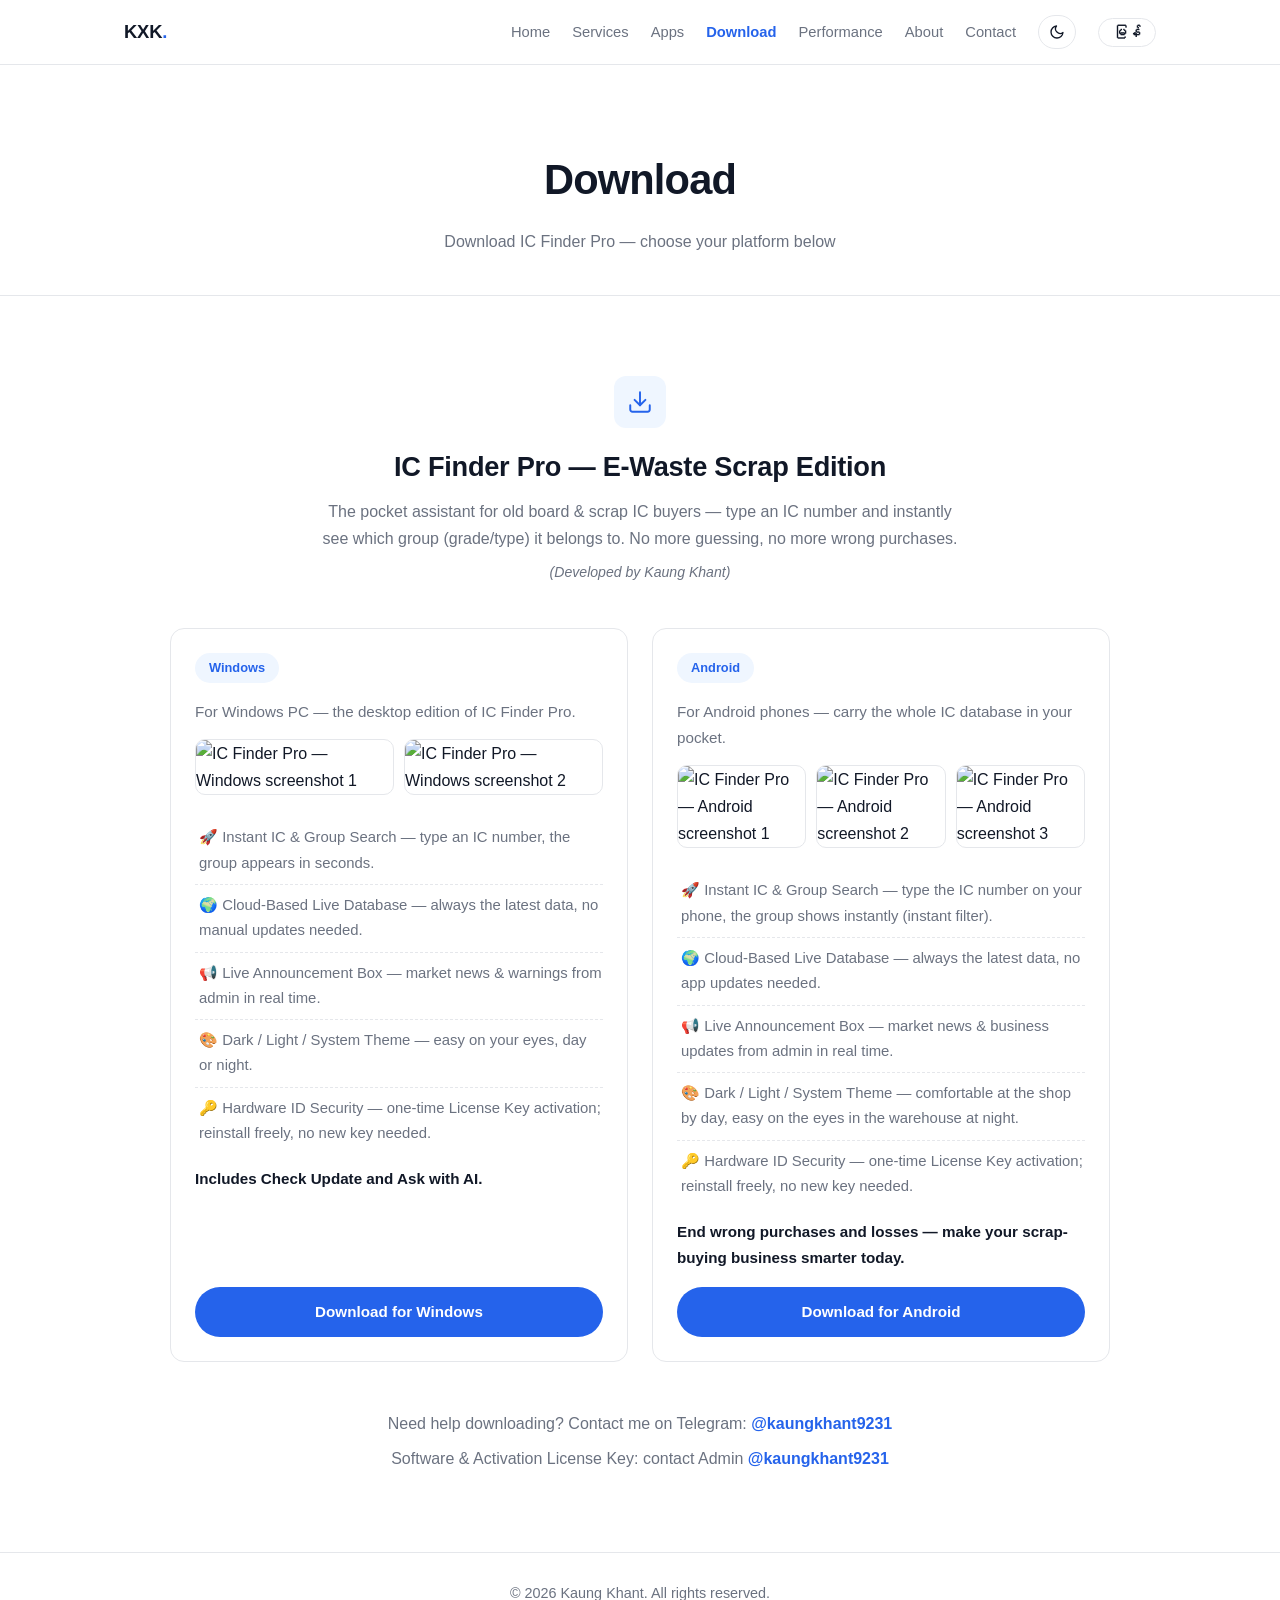
==== download.html @ d9e4acef "Initial commit: KXK personal website (services, apps, download, performance)" ====
<!DOCTYPE html>
<html lang="en">
<head>
<script>try{document.documentElement.setAttribute("data-theme",localStorage.getItem("site-theme")||(matchMedia("(prefers-color-scheme: dark)").matches?"dark":"light"))}catch(e){}</script>
  <meta charset="UTF-8" />
  <meta name="viewport" content="width=device-width, initial-scale=1.0" />
  <meta name="description" content="Download IC Finder Pro (E-Waste Scrap Edition) — Windows and Android — KXK" />
  <title>Download — KXK</title>
  <link rel="stylesheet" href="style.css" />
</head>
<body>

  <header id="siteHeader"></header>

  <main>
    <!-- ================= PAGE HERO ================= -->
    <section class="page-hero">
      <div class="container">
        <h1 data-i18n data-en="Download" data-mm="ဒေါင်းလုဒ်">Download</h1>
        <p data-i18n data-en="Download IC Finder Pro — choose your platform below" data-mm="IC Finder Pro ကို ဒေါင်းလုဒ်လုပ်ပါ — သင့် Platform ကို အောက်မှာ ရွေးပါ">Download IC Finder Pro — choose your platform below</p>
      </div>
    </section>

    <!-- ================= APP INTRO ================= -->
    <section class="section">
      <div class="container">

        <div class="app-intro reveal">
          <div class="card-icon" aria-hidden="true">
            <svg viewBox="0 0 24 24" fill="none" stroke="currentColor" stroke-width="1.8" stroke-linecap="round" stroke-linejoin="round"><path d="M21 15v4a2 2 0 0 1-2 2H5a2 2 0 0 1-2-2v-4"/><polyline points="7 10 12 15 17 10"/><line x1="12" y1="15" x2="12" y2="3"/></svg>
          </div>
          <h2>IC Finder Pro — E-Waste Scrap Edition</h2>
          <!-- ✏️ EDIT: app intro -->
          <p data-i18n data-en="The pocket assistant for old board & scrap IC buyers — type an IC number and instantly see which group (grade/type) it belongs to. No more guessing, no more wrong purchases." data-mm="ဘုတ်အဟောင်း / IC အစုတ် ဝယ်ရောင်းသမားများအတွက် IC အမျိုးအစား ခွဲခြားပေးမယ့် အိတ်ဆောင်လက်ထောက် ဆော့ဖ်ဝဲလ် — IC နံပါတ် ရိုက်ထည့်လိုက်ရုံနဲ့ ဘယ် Group (အဆင့်အတန်း/အမျိုးအစား) ထဲမှာ ပါဝင်လဲဆိုတာကို ချက်ချင်း သိနိုင်မယ်။ ခန့်မှန်းစရာ၊ အမှားဝယ်စရာ မလိုတော့ဘူး။">The pocket assistant for old board & scrap IC buyers — type an IC number and instantly see which group (grade/type) it belongs to. No more guessing, no more wrong purchases.</p>
          <p class="app-credit">(Developed by Kaung Khant)</p>
        </div>

        <div class="platform-grid">

          <!-- ============ WINDOWS ============ -->
          <!-- ✏️ EDIT: Windows card — description & download link (href) -->
          <article class="platform-card reveal">
            <div class="platform-head">
              <span class="platform-badge">Windows</span>
            </div>

            <p class="platform-lead" data-i18n data-en="For Windows PC — the desktop edition of IC Finder Pro." data-mm="Windows PC အတွက် — IC Finder Pro ရဲ့ Desktop ဗားရှင်း။">For Windows PC — the desktop edition of IC Finder Pro.</p>

            <div class="shots">
              <img src="photos/windows/windows-1.jpg" alt="IC Finder Pro — Windows screenshot 1" loading="lazy" />
              <img src="photos/windows/windows-2.jpg" alt="IC Finder Pro — Windows screenshot 2" loading="lazy" />
            </div>

            <ul class="feature-list">
              <li data-i18n data-en="🚀 Instant IC & Group Search — type an IC number, the group appears in seconds." data-mm="🚀 ချက်ချင်း IC & Group ရှာဖွေမှု — IC နံပါတ် ရိုက်ထည့်လိုက်တာနဲ့ Group ကို စက္ကန့်ပိုင်းအတွင်း ပြသပေးမယ်။">🚀 Instant IC & Group Search — type an IC number, the group appears in seconds.</li>
              <li data-i18n data-en="🌍 Cloud-Based Live Database — always the latest data, no manual updates needed." data-mm="🌍 Cloud Live Database — ဒေတာတွေ အမြဲ နောက်ဆုံးပေါ်၊ App update လုပ်စရာ မလို။">🌍 Cloud-Based Live Database — always the latest data, no manual updates needed.</li>
              <li data-i18n data-en="📢 Live Announcement Box — market news & warnings from admin in real time." data-mm="📢 Live Announcement Box — စျေးကွက်သတင်း၊ သတိပေးချက်တွေကို Admin က အချိန်နဲ့တစ်ပြေးညီ တင်ပေးမယ်။">📢 Live Announcement Box — market news & warnings from admin in real time.</li>
              <li data-i18n data-en="🎨 Dark / Light / System Theme — easy on your eyes, day or night." data-mm="🎨 Dark / Light / System Theme — နေ့ရော ညပါ မျက်စိအေးစေမယ့် စနစ်။">🎨 Dark / Light / System Theme — easy on your eyes, day or night.</li>
              <li data-i18n data-en="🔑 Hardware ID Security — one-time License Key activation; reinstall freely, no new key needed." data-mm="🔑 Hardware ID Security — တစ်ခါသုံး License Key နဲ့ တစ်ခါတည်း အသက်သွင်း၊ ဖျက်မိရင်တောင် Key အသစ်မလိုဘဲ ပြန်သုံးနိုင်။">🔑 Hardware ID Security — one-time License Key activation; reinstall freely, no new key needed.</li>
            </ul>

            <p class="platform-note" data-i18n data-en="Includes Check Update and Ask with AI." data-mm="Check Update နဲ့ Ask with AI ပါဝင်ပါတယ်။">Includes Check Update and Ask with AI.</p>

            <a class="btn btn-primary" href="https://drive.google.com/file/d/1jmvDkQ92MSJvBUE_Gvw0ROzXAk8dadb0/view?usp=drivesdk" target="_blank" rel="noopener" data-i18n data-en="Download for Windows" data-mm="Windows အတွက် ဒေါင်းလုဒ်">Download for Windows</a>
          </article>

          <!-- ============ ANDROID ============ -->
          <!-- ✏️ EDIT: Android card — description & download link (href) -->
          <article class="platform-card reveal">
            <div class="platform-head">
              <span class="platform-badge">Android</span>
            </div>

            <p class="platform-lead" data-i18n data-en="For Android phones — carry the whole IC database in your pocket." data-mm="Android ဖုန်းအတွက် — IC Database တစ်ခုလုံးကို အိတ်ကပ်ထဲမှာ ထည့်သွားနိုင်။">For Android phones — carry the whole IC database in your pocket.</p>

            <div class="shots">
              <img src="photos/android/android-1.jpg" alt="IC Finder Pro — Android screenshot 1" loading="lazy" />
              <img src="photos/android/android-2.jpg" alt="IC Finder Pro — Android screenshot 2" loading="lazy" />
              <img src="photos/android/android-3.jpg" alt="IC Finder Pro — Android screenshot 3" loading="lazy" />
            </div>

            <ul class="feature-list">
              <li data-i18n data-en="🚀 Instant IC & Group Search — type the IC number on your phone, the group shows instantly (instant filter)." data-mm="🚀 ချက်ချင်း IC & Group ရှာဖွေမှု — ဖုန်းထဲမှာ IC နံပါတ် ရိုက်ထည့်လိုက်တာနဲ့ Group ကို (Instant Filter) စနစ်နဲ့ ချက်ချင်း ပြသပေးမယ်။">🚀 Instant IC & Group Search — type the IC number on your phone, the group shows instantly (instant filter).</li>
              <li data-i18n data-en="🌍 Cloud-Based Live Database — always the latest data, no app updates needed." data-mm="🌍 Cloud Live Database — ဒေတာတွေ အမြဲ နောက်ဆုံးပေါ်၊ App ကို ခဏခဏ Update လုပ်စရာ မလို။">🌍 Cloud-Based Live Database — always the latest data, no app updates needed.</li>
              <li data-i18n data-en="📢 Live Announcement Box — market news & business updates from admin in real time." data-mm="📢 Live Announcement Box — စျေးကွက်သတင်း၊ လုပ်ငန်းသုံး အချက်အလက်တွေကို Admin က ထိပ်ဆုံး NOTI Box မှာ အချိန်နဲ့တစ်ပြေးညီ တင်ပေးမယ်။">📢 Live Announcement Box — market news & business updates from admin in real time.</li>
              <li data-i18n data-en="🎨 Dark / Light / System Theme — comfortable at the shop by day, easy on the eyes in the warehouse at night." data-mm="🎨 Dark / Light / System Theme — နေ့ဘက် အပြင်မှာ ဖြစ်ဖြစ်၊ ညဘက် ဂိုဒေါင်ထဲမှာ ဖြစ်ဖြစ် မျက်စိမညောင်းအောင် ဒီဇိုင်းထားတယ်။">🎨 Dark / Light / System Theme — comfortable at the shop by day, easy on the eyes in the warehouse at night.</li>
              <li data-i18n data-en="🔑 Hardware ID Security — one-time License Key activation; reinstall freely, no new key needed." data-mm="🔑 Hardware ID Security — တစ်ခါသုံး License Key နဲ့ တစ်ခါတည်း အသက်သွင်းရတဲ့စနစ်၊ ဖျက်မိရင်တောင် Key ထပ်မလိုဘဲ ပြန်သုံးနိုင်။">🔑 Hardware ID Security — one-time License Key activation; reinstall freely, no new key needed.</li>
            </ul>

            <p class="platform-note" data-i18n data-en="End wrong purchases and losses — make your scrap-buying business smarter today." data-mm="အမျိုးအစားမှား ဝယ်မိပြီး အရှုံးပေါ်တဲ့အဖြစ်တွေကို အဆုံးသတ်လိုက်ပါ — သင့် ဝယ်ရောင်းလုပ်ငန်းကို ပိုစမတ်ကျအောင် မြှင့်တင်လိုက်ပါ။">End wrong purchases and losses — make your scrap-buying business smarter today.</p>

            <a class="btn btn-primary" href="https://drive.google.com/file/d/16y4zf3eQ1L7OB-ZcH08uJuZDNQHahXgw/view?usp=drivesdk" target="_blank" rel="noopener" data-i18n data-en="Download for Android" data-mm="Android အတွက် ဒေါင်းလုဒ်">Download for Android</a>
          </article>

        </div>

        <p class="support-note">
          <span data-i18n data-en="Need help downloading? Contact me on Telegram:" data-mm="ဒေါင်းလုဒ် ပြဿနာရှိရင် Telegram မှာ ဆက်သွယ်ပါ:">Need help downloading? Contact me on Telegram:</span>
          <a href="https://t.me/kaungkhant9231" target="_blank" rel="noopener">@kaungkhant9231</a>
        </p>
        <p class="support-note">
          <span data-i18n data-en="Software & Activation License Key: contact Admin" data-mm="ဆော့ဖ်ဝဲလ်နှင့် Activation License Key ရယူရန်: Admin">Software & Activation License Key: contact Admin</span>
          <a href="https://t.me/kaungkhant9231" target="_blank" rel="noopener">@kaungkhant9231</a>
        </p>
      </div>
    </section>
  </main>

  <footer id="siteFooter"></footer>

  <script src="script.js"></script>
</body>
</html>
---- style.css ----
/* =========================================================
   Personal website — Minimal clean style
   Edit the accent color below to change the whole look.
   ========================================================= */

:root {
  --bg: #ffffff;
  --bg-alt: #f8fafc;
  --text: #111827;
  --muted: #6b7280;
  --accent: #2563eb;        /* ✏️ EDIT: main accent color */
  --accent-soft: #eff6ff;
  --border: #e5e7eb;
  --radius: 14px;
  --shadow: 0 10px 30px rgba(17, 24, 39, 0.06);
  --maxw: 1080px;
}

* { margin: 0; padding: 0; box-sizing: border-box; }

html { scroll-behavior: smooth; }

body {
  font-family: -apple-system, BlinkMacSystemFont, "Segoe UI", Roboto,
    "Noto Sans Myanmar", "Helvetica Neue", Arial, sans-serif;
  background: var(--bg);
  color: var(--text);
  line-height: 1.7;
  -webkit-font-smoothing: antialiased;
}

.container { max-width: var(--maxw); margin: 0 auto; padding: 0 24px; }

a { color: inherit; text-decoration: none; }

/* ---------- Header ---------- */
.header {
  position: sticky;
  top: 0;
  z-index: 50;
  background: rgba(255, 255, 255, 0.85);
  backdrop-filter: blur(10px);
  border-bottom: 1px solid var(--border);
}

.nav {
  display: flex;
  align-items: center;
  justify-content: space-between;
  height: 64px;
}

.logo {
  font-size: 1.15rem;
  font-weight: 700;
  letter-spacing: -0.01em;
}

.logo::after {
  content: ".";
  color: var(--accent);
}

.nav-links {
  display: flex;
  align-items: center;
  gap: 28px;
  list-style: none;
}

.nav-links a {
  font-size: 0.95rem;
  color: var(--muted);
  transition: color 0.2s;
}

.nav-links a:hover { color: var(--text); }

.lang-btn {
  padding: 6px 14px;
  border: 1px solid var(--border);
  border-radius: 999px;
  background: var(--bg);
  color: var(--text);
  font-size: 0.85rem;
  font-weight: 600;
  cursor: pointer;
  transition: all 0.2s;
}

.lang-btn:hover {
  border-color: var(--accent);
  color: var(--accent);
}

/* Mobile menu button */
.menu-btn {
  display: none;
  flex-direction: column;
  gap: 5px;
  background: none;
  border: none;
  cursor: pointer;
  padding: 6px;
}

.menu-btn span {
  width: 22px;
  height: 2px;
  background: var(--text);
  border-radius: 2px;
  transition: transform 0.25s, opacity 0.25s;
}

/* ---------- Hero ---------- */
.hero {
  padding: 96px 0 80px;
  text-align: center;
}

.avatar {
  width: 88px;
  height: 88px;
  margin: 0 auto 24px;
  border-radius: 50%;
  background: var(--accent-soft);
  color: var(--accent);
  font-size: 1.9rem;
  font-weight: 700;
  display: flex;
  align-items: center;
  justify-content: center;
  border: 2px solid var(--accent);
}

.hero-title {
  font-size: clamp(2rem, 5vw, 3.2rem);
  font-weight: 800;
  letter-spacing: -0.02em;
  line-height: 1.2;
}

.hero-title .accent { color: var(--accent); }

.hero-sub {
  margin: 18px auto 32px;
  max-width: 560px;
  color: var(--muted);
  font-size: 1.1rem;
}

.hero-actions {
  display: flex;
  gap: 14px;
  justify-content: center;
  flex-wrap: wrap;
}

.btn {
  display: inline-block;
  padding: 12px 28px;
  border-radius: 999px;
  font-weight: 600;
  font-size: 0.95rem;
  transition: all 0.2s;
}

.btn-primary {
  background: var(--accent);
  color: #fff;
}

.btn-primary:hover { opacity: 0.88; transform: translateY(-1px); }

.btn-outline {
  border: 1.5px solid var(--border);
  color: var(--text);
}

.btn-outline:hover { border-color: var(--accent); color: var(--accent); }

/* ---------- Sections ---------- */
.section { padding: 80px 0; }

.section-alt { background: var(--bg-alt); }

.section-title {
  font-size: clamp(1.6rem, 3.5vw, 2.2rem);
  font-weight: 800;
  text-align: center;
  letter-spacing: -0.01em;
}

.section-sub {
  text-align: center;
  color: var(--muted);
  margin: 10px 0 48px;
}

/* ---------- Service cards ---------- */
.cards {
  display: grid;
  grid-template-columns: repeat(auto-fit, minmax(260px, 1fr));
  gap: 24px;
}

.card {
  background: var(--bg);
  border: 1px solid var(--border);
  border-radius: var(--radius);
  padding: 32px 26px;
  transition: transform 0.2s, box-shadow 0.2s, border-color 0.2s;
}

.card:hover {
  transform: translateY(-4px);
  box-shadow: var(--shadow);
  border-color: var(--accent);
}

.card-icon {
  width: 52px;
  height: 52px;
  border-radius: 12px;
  background: var(--accent-soft);
  color: var(--accent);
  display: flex;
  align-items: center;
  justify-content: center;
  margin-bottom: 18px;
}

.card-icon svg { width: 26px; height: 26px; }

.card h3 { font-size: 1.15rem; margin-bottom: 8px; }

.card p { color: var(--muted); font-size: 0.95rem; }

/* ---------- About ---------- */
.about-text {
  max-width: 640px;
  margin: 0 auto;
  text-align: center;
  color: var(--muted);
  font-size: 1.05rem;
}

/* ---------- Contact ---------- */
.contact-grid {
  display: grid;
  grid-template-columns: repeat(auto-fit, minmax(240px, 1fr));
  gap: 20px;
  max-width: 860px;
  margin: 0 auto;
}

.contact-item {
  display: flex;
  align-items: center;
  gap: 16px;
  padding: 20px 22px;
  border: 1px solid var(--border);
  border-radius: var(--radius);
  transition: border-color 0.2s, box-shadow 0.2s;
}

.contact-item:hover {
  border-color: var(--accent);
  box-shadow: var(--shadow);
}

.contact-icon {
  width: 44px;
  height: 44px;
  flex-shrink: 0;
  border-radius: 10px;
  background: var(--accent-soft);
  color: var(--accent);
  display: flex;
  align-items: center;
  justify-content: center;
}

.contact-icon svg { width: 22px; height: 22px; }

.contact-item strong { display: block; font-size: 0.95rem; }

.contact-item small { color: var(--muted); }

/* ---------- Footer ---------- */
.footer {
  border-top: 1px solid var(--border);
  padding: 28px 0;
  text-align: center;
  color: var(--muted);
  font-size: 0.9rem;
}

/* ---------- Scroll reveal ---------- */
.reveal {
  opacity: 0;
  transform: translateY(18px);
  transition: opacity 0.6s ease, transform 0.6s ease;
}

.reveal.visible { opacity: 1; transform: translateY(0); }

/* ---------- Responsive ---------- */
@media (max-width: 720px) {
  .hero { padding: 64px 0 56px; }
  .section { padding: 56px 0; }

  .menu-btn { display: flex; }

  .nav-links {
    position: fixed;
    top: 64px;
    left: 0;
    right: 0;
    flex-direction: column;
    gap: 0;
    background: var(--bg);
    border-bottom: 1px solid var(--border);
    padding: 8px 24px 20px;
    transform: translateY(-120%);
    transition: transform 0.3s ease;
    box-shadow: 0 20px 30px rgba(17, 24, 39, 0.08);
  }

  .nav-links.open { transform: translateY(0); }

  .nav-links li { width: 100%; }

  .nav-links a { display: block; padding: 12px 0; font-size: 1.05rem; }

  .nav-links .lang-btn { margin-top: 8px; width: 100%; }
}

/* =========================================================
   Additions: page-hero, apps, download, performance
   ========================================================= */

/* ---------- Inner page hero ---------- */
.page-hero {
  padding: 80px 0 40px;
  text-align: center;
  border-bottom: 1px solid var(--border);
}

.page-hero h1 {
  font-size: clamp(1.8rem, 4vw, 2.6rem);
  font-weight: 800;
  letter-spacing: -0.02em;
}

.page-hero p {
  margin: 12px auto 0;
  max-width: 560px;
  color: var(--muted);
}

/* ---------- Active nav link ---------- */
.nav-links a.active {
  color: var(--accent);
  font-weight: 600;
}

/* ---------- App download buttons inside cards ---------- */
.app-links {
  display: flex;
  gap: 12px;
  flex-wrap: wrap;
  margin-top: 20px;
}

.card .btn {
  padding: 10px 22px;
  font-size: 0.9rem;
}

/* ---------- Performance stats ---------- */
.stats {
  display: grid;
  grid-template-columns: repeat(auto-fit, minmax(200px, 1fr));
  gap: 24px;
  max-width: 860px;
  margin: 0 auto;
}

.stat {
  background: var(--bg);
  border: 1px solid var(--border);
  border-radius: var(--radius);
  padding: 40px 24px;
  text-align: center;
  transition: border-color 0.2s, box-shadow 0.2s;
}

.stat:hover {
  border-color: var(--accent);
  box-shadow: var(--shadow);
}

.stat-value {
  font-size: 2.4rem;
  font-weight: 800;
  color: var(--accent);
  letter-spacing: -0.02em;
}

.stat-label {
  margin-top: 8px;
  color: var(--muted);
}

/* ---------- Support note (download / performance pages) ---------- */
.support-note {
  margin-top: 48px;
  text-align: center;
  color: var(--muted);
}

.support-note a {
  color: var(--accent);
  font-weight: 600;
}

.support-note a:hover { text-decoration: underline; }

/* ---------- Preview notice (shown if opened without a local server) ---------- */
.preview-note {
  padding: 12px 24px;
  text-align: center;
  color: var(--muted);
  font-size: 0.9rem;
  background: #fffbeb;
  border-bottom: 1px solid var(--border);
}

@media (max-width: 720px) {
  .page-hero { padding: 56px 0 32px; }
  .stat { padding: 28px 20px; }
}

/* =========================================================
   Additions: dark mode, service lists, quick links, theme btn
   ========================================================= */

/* ---------- Dark mode ---------- */
html[data-theme="dark"] {
  --bg: #0f172a;
  --bg-alt: #1e293b;
  --text: #e2e8f0;
  --muted: #94a3b8;
  --accent: #3b82f6;
  --accent-soft: rgba(59, 130, 246, 0.15);
  --border: #334155;
  --shadow: 0 10px 30px rgba(0, 0, 0, 0.4);
}

html[data-theme="dark"] .header {
  background: rgba(15, 23, 42, 0.85);
}

html[data-theme="dark"] .preview-note {
  background: #1e293b;
}

html[data-theme="dark"] .card,
html[data-theme="dark"] .stat,
html[data-theme="dark"] .contact-item {
  background: var(--bg);
}

/* Smooth theme switch */
body { transition: background-color 0.25s ease, color 0.25s ease; }

/* ---------- Theme toggle button ---------- */
.theme-btn {
  padding: 8px 10px;
  display: inline-flex;
  align-items: center;
  justify-content: center;
}

.theme-btn svg { width: 16px; height: 16px; }

/* ---------- Nav: fit more links ---------- */
.nav-links { gap: 22px; }
.nav-links a { font-size: 0.92rem; }

/* ---------- Service list (services page) ---------- */
.service-list { margin-top: 4px; }

.service-sub {
  display: flex;
  align-items: center;
  gap: 8px;
  font-size: 0.9rem;
  font-weight: 700;
  margin: 16px 0 2px;
}

.service-sub::before {
  content: "";
  width: 6px;
  height: 6px;
  border-radius: 50%;
  background: var(--accent);
  flex-shrink: 0;
}

.service-list ul { list-style: none; }

.service-list li {
  position: relative;
  padding: 6px 0 6px 16px;
  color: var(--muted);
  font-size: 0.95rem;
}

.service-list li::before {
  content: "›";
  position: absolute;
  left: 0;
  color: var(--accent);
  font-weight: 700;
}

/* ---------- Quick links (home page) ---------- */
.quick-link {
  display: inline-block;
  margin-top: 14px;
  color: var(--accent);
  font-weight: 600;
  font-size: 0.92rem;
}

a.card:hover .quick-link { text-decoration: underline; }

/* =========================================================
   Additions: download page (app intro + platform cards)
   ========================================================= */

.app-intro {
  max-width: 640px;
  margin: 0 auto 44px;
  text-align: center;
}

.app-intro .card-icon { margin: 0 auto 16px; }

.app-intro h2 { font-size: 1.7rem; font-weight: 800; letter-spacing: -0.01em; }

.app-intro p { margin-top: 8px; color: var(--muted); }

.platform-grid {
  display: grid;
  grid-template-columns: repeat(auto-fit, minmax(300px, 1fr));
  gap: 24px;
  max-width: 940px;
  margin: 0 auto;
}

.platform-card {
  background: var(--bg);
  border: 1px solid var(--border);
  border-radius: var(--radius);
  padding: 24px;
  display: flex;
  flex-direction: column;
  transition: border-color 0.2s, box-shadow 0.2s;
}

.platform-card:hover {
  border-color: var(--accent);
  box-shadow: var(--shadow);
}

.platform-head { margin-bottom: 4px; }

.platform-badge {
  display: inline-block;
  padding: 4px 14px;
  border-radius: 999px;
  font-size: 0.8rem;
  font-weight: 700;
  background: var(--accent-soft);
  color: var(--accent);
}

.shots {
  display: grid;
  grid-template-columns: repeat(auto-fit, minmax(120px, 1fr));
  gap: 10px;
  margin: 14px 0 18px;
}

.shots img {
  width: 100%;
  border-radius: 10px;
  border: 1px solid var(--border);
  display: block;
  object-fit: cover;
}

.platform-card .btn {
  width: 100%;
  text-align: center;
  margin-top: auto;
}

/* =========================================================
   Additions: download page — app credit, feature lists
   ========================================================= */

.app-credit {
  margin-top: 10px;
  font-size: 0.88rem;
  color: var(--muted);
  font-style: italic;
}

.platform-lead {
  margin: 12px 0 0;
  color: var(--muted);
  font-size: 0.95rem;
}

.feature-list {
  list-style: none;
  margin: 4px 0 12px;
}

.feature-list li {
  position: relative;
  padding: 8px 0 8px 4px;
  color: var(--muted);
  font-size: 0.93rem;
  border-bottom: 1px dashed var(--border);
}

.feature-list li:last-child { border-bottom: none; }

.platform-note {
  margin: 0 0 16px;
  font-size: 0.95rem;
  font-weight: 600;
  color: var(--text);
}

.support-note + .support-note { margin-top: 8px; }
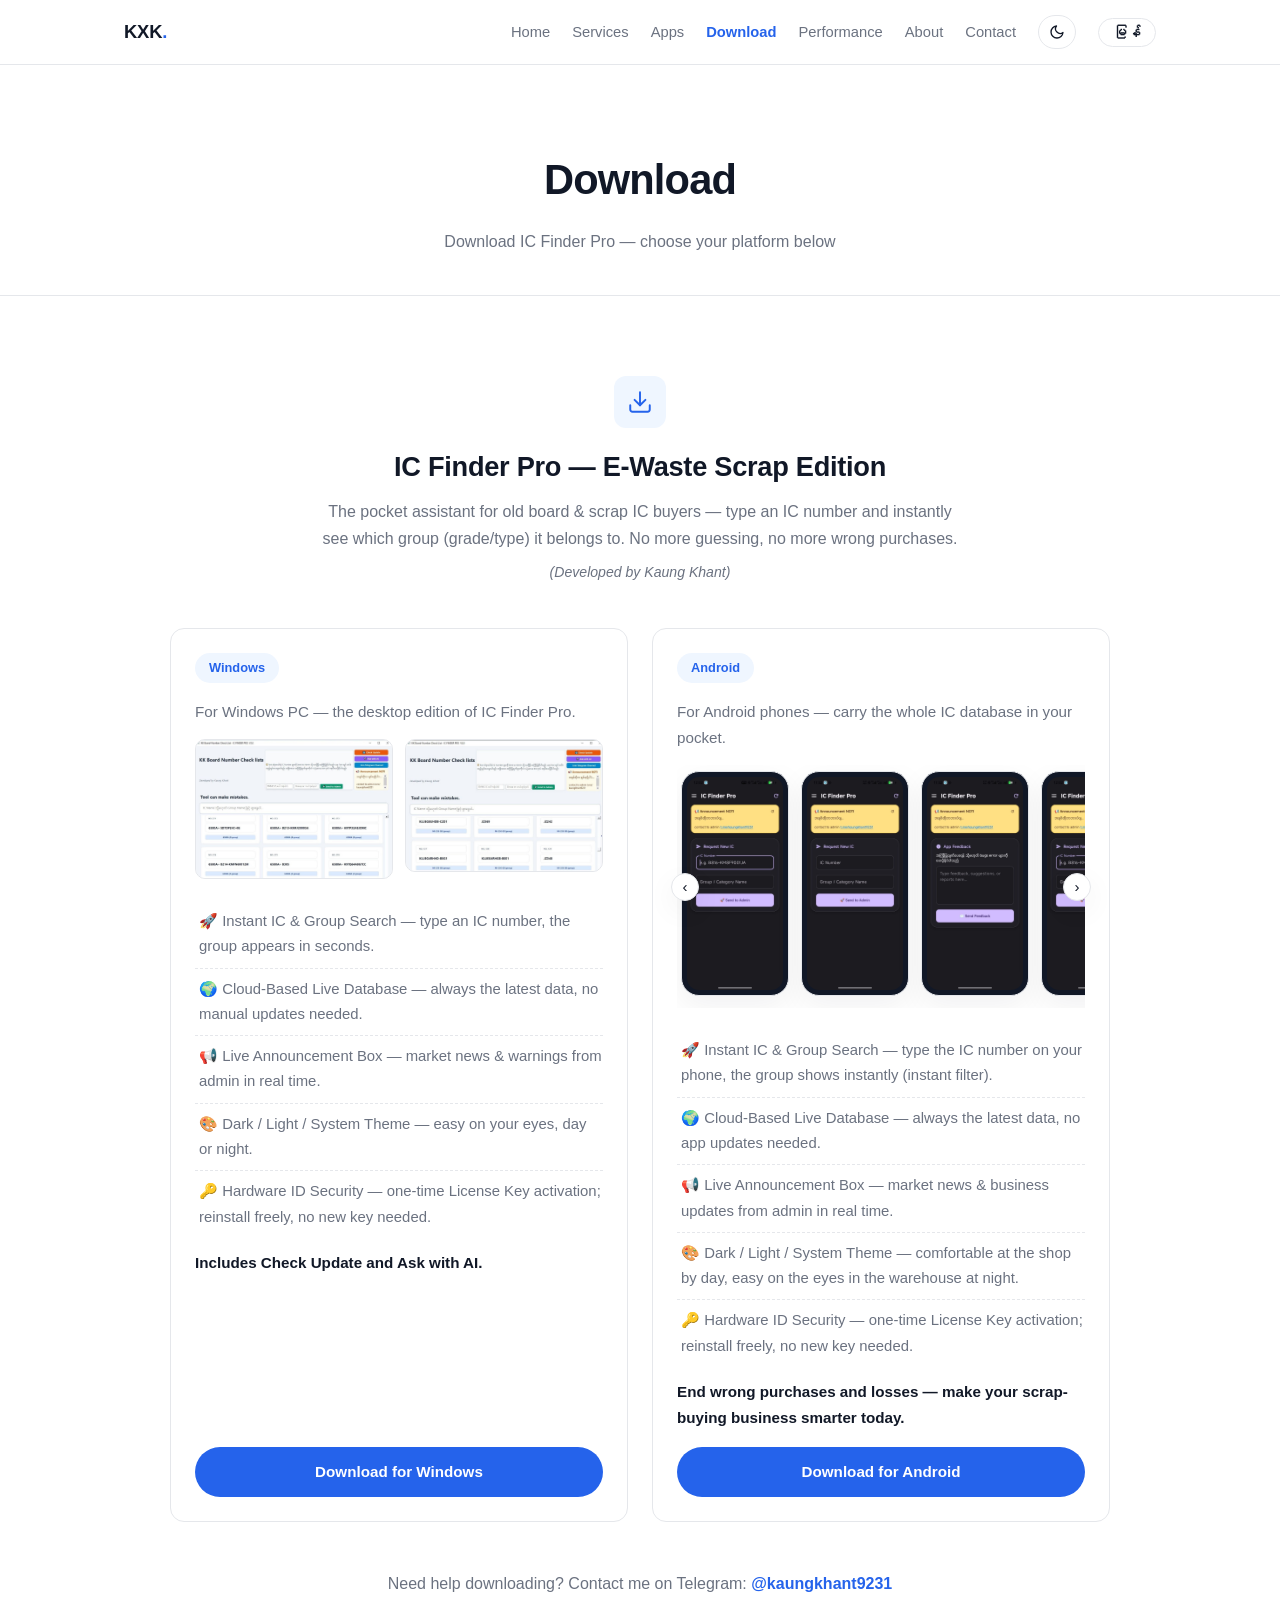
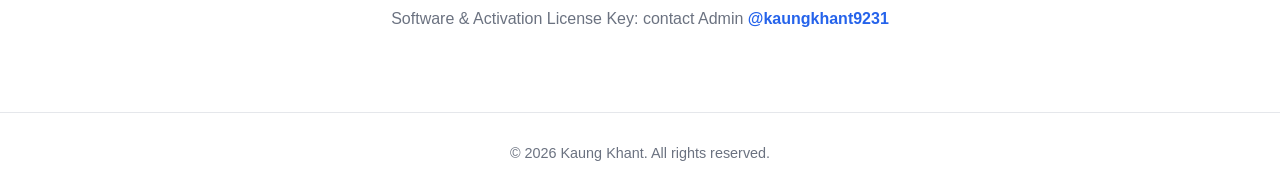
==== commit b7f406b7: "Add download page features (carousel, lightbox), resized app screenshots and fixes" ====
--- a/download.html
+++ b/download.html
@@ -73,10 +73,17 @@
 
             <p class="platform-lead" data-i18n data-en="For Android phones — carry the whole IC database in your pocket." data-mm="Android ဖုန်းအတွက် — IC Database တစ်ခုလုံးကို အိတ်ကပ်ထဲမှာ ထည့်သွားနိုင်။">For Android phones — carry the whole IC database in your pocket.</p>
 
-            <div class="shots">
-              <img src="photos/android/android-1.jpg" alt="IC Finder Pro — Android screenshot 1" loading="lazy" />
-              <img src="photos/android/android-2.jpg" alt="IC Finder Pro — Android screenshot 2" loading="lazy" />
-              <img src="photos/android/android-3.jpg" alt="IC Finder Pro — Android screenshot 3" loading="lazy" />
+            <div class="shots-carousel">
+              <button class="carousel-btn prev" type="button" aria-label="Previous screenshots">‹</button>
+              <div class="carousel-track">
+                <div class="phone"><img src="photos/android/android-1.jpg" alt="IC Finder Pro — Android screenshot 1" loading="lazy" /></div>
+                <div class="phone"><img src="photos/android/android-2.jpg" alt="IC Finder Pro — Android screenshot 2" loading="lazy" /></div>
+                <div class="phone"><img src="photos/android/android-3.jpg" alt="IC Finder Pro — Android screenshot 3" loading="lazy" /></div>
+                <div class="phone"><img src="photos/android/android-4.jpg" alt="IC Finder Pro — Android screenshot 4" loading="lazy" /></div>
+                <div class="phone"><img src="photos/android/android-5.jpg" alt="IC Finder Pro — Android screenshot 5" loading="lazy" /></div>
+                <div class="phone"><img src="photos/android/android-6.jpg" alt="IC Finder Pro — Android screenshot 6" loading="lazy" /></div>
+              </div>
+              <button class="carousel-btn next" type="button" aria-label="Next screenshots">›</button>
             </div>
 
             <ul class="feature-list">
@@ -108,6 +115,14 @@
 
   <footer id="siteFooter"></footer>
 
+  <!-- Lightbox: tap a screenshot to view it enlarged (Play Store style) -->
+  <div class="lightbox" id="lightbox" aria-hidden="true">
+    <button class="lightbox-close" type="button" aria-label="Close">×</button>
+    <button class="lightbox-btn prev" type="button" aria-label="Previous image">‹</button>
+    <img class="lightbox-img" src="" alt="Screenshot preview" />
+    <button class="lightbox-btn next" type="button" aria-label="Next image">›</button>
+  </div>
+
   <script src="script.js"></script>
 </body>
 </html>
--- a/style.css
+++ b/style.css
@@ -591,17 +591,19 @@
 
 .shots {
   display: grid;
-  grid-template-columns: repeat(auto-fit, minmax(120px, 1fr));
-  gap: 10px;
+  grid-template-columns: repeat(auto-fit, minmax(130px, 1fr));
+  gap: 12px;
   margin: 14px 0 18px;
 }
 
 .shots img {
   width: 100%;
+  max-height: 280px;
   border-radius: 10px;
   border: 1px solid var(--border);
   display: block;
-  object-fit: cover;
+  object-fit: contain;
+  background: var(--bg-alt);
 }
 
 .platform-card .btn {
@@ -650,3 +652,176 @@
 }
 
 .support-note + .support-note { margin-top: 8px; }
+
+/* =========================================================
+   Additions: Android phone mockups (download page)
+   ========================================================= */
+
+.phone-mockups {
+  display: flex;
+  flex-wrap: wrap;
+  gap: 16px;
+  justify-content: center;
+  margin: 14px 0 18px;
+}
+
+.phone {
+  width: 150px;
+  flex-shrink: 0;
+  padding: 7px;
+  background: #111827;
+  border-radius: 22px;
+  border: 1px solid var(--border);
+  box-shadow: var(--shadow);
+}
+
+html[data-theme="dark"] .phone { background: #0b1220; }
+
+.phone img {
+  width: 100%;
+  height: auto;
+  border-radius: 14px;
+  display: block;
+  background: #fff;
+}
+
+/* =========================================================
+   Additions: Play Store style screenshot carousel
+   ========================================================= */
+
+.shots-carousel {
+  position: relative;
+  margin: 14px 0 18px;
+}
+
+.carousel-track {
+  display: flex;
+  gap: 12px;
+  overflow-x: auto;
+  scroll-snap-type: x mandatory;
+  touch-action: pan-x;
+  padding: 6px 4px 12px;
+  scrollbar-width: none;
+}
+
+.carousel-track::-webkit-scrollbar { display: none; }
+
+.carousel-track .phone {
+  flex-shrink: 0;
+  scroll-snap-align: center;
+  width: 108px;
+  padding: 5px;
+  border-radius: 18px;
+  background: #111827;
+  border: 1px solid var(--border);
+  box-shadow: var(--shadow);
+}
+
+html[data-theme="dark"] .carousel-track .phone { background: #0b1220; }
+
+.carousel-track .phone img {
+  width: 100%;
+  height: auto;
+  border-radius: 12px;
+  display: block;
+  background: #fff;
+}
+
+.carousel-btn {
+  position: absolute;
+  top: 50%;
+  transform: translateY(-50%);
+  width: 28px;
+  height: 28px;
+  border-radius: 50%;
+  border: 1px solid var(--border);
+  background: var(--bg);
+  color: var(--text);
+  cursor: pointer;
+  display: flex;
+  align-items: center;
+  justify-content: center;
+  box-shadow: var(--shadow);
+  z-index: 2;
+  font-size: 15px;
+  line-height: 1;
+  padding: 0;
+}
+
+.carousel-btn.prev { left: -6px; }
+.carousel-btn.next { right: -6px; }
+
+/* =========================================================
+   Additions: lightbox (full-width screenshot view)
+   + mobile size fixes
+   ========================================================= */
+
+.lightbox {
+  position: fixed;
+  inset: 0;
+  z-index: 1000;
+  display: flex;
+  align-items: center;
+  justify-content: center;
+  background: rgba(2, 6, 23, 0.92);
+  opacity: 0;
+  pointer-events: none;
+  transition: opacity 0.2s ease;
+}
+
+.lightbox.open {
+  opacity: 1;
+  pointer-events: auto;
+}
+
+.lightbox-img {
+  max-width: 92vw;
+  max-height: 85vh;
+  border-radius: 8px;
+  box-shadow: 0 20px 60px rgba(0, 0, 0, 0.5);
+  object-fit: contain;
+  background: #0b1220;
+}
+
+.lightbox-close {
+  position: absolute;
+  top: 16px;
+  right: 16px;
+  width: 40px;
+  height: 40px;
+  border-radius: 50%;
+  border: none;
+  background: rgba(255, 255, 255, 0.15);
+  color: #fff;
+  font-size: 22px;
+  line-height: 1;
+  cursor: pointer;
+  z-index: 2;
+}
+
+.lightbox-btn {
+  position: absolute;
+  top: 50%;
+  transform: translateY(-50%);
+  width: 44px;
+  height: 44px;
+  border-radius: 50%;
+  border: none;
+  background: rgba(255, 255, 255, 0.15);
+  color: #fff;
+  font-size: 22px;
+  line-height: 1;
+  cursor: pointer;
+  z-index: 2;
+}
+
+.lightbox-btn.prev { left: 16px; }
+.lightbox-btn.next { right: 16px; }
+
+/* ---------- Mobile size fixes ---------- */
+@media (max-width: 720px) {
+  .carousel-track .phone { width: 96px; }
+  .lightbox-img { max-width: 94vw; max-height: 80vh; }
+  .lightbox-btn { width: 38px; height: 38px; font-size: 19px; }
+  .lightbox-close { width: 36px; height: 36px; font-size: 19px; }
+}
